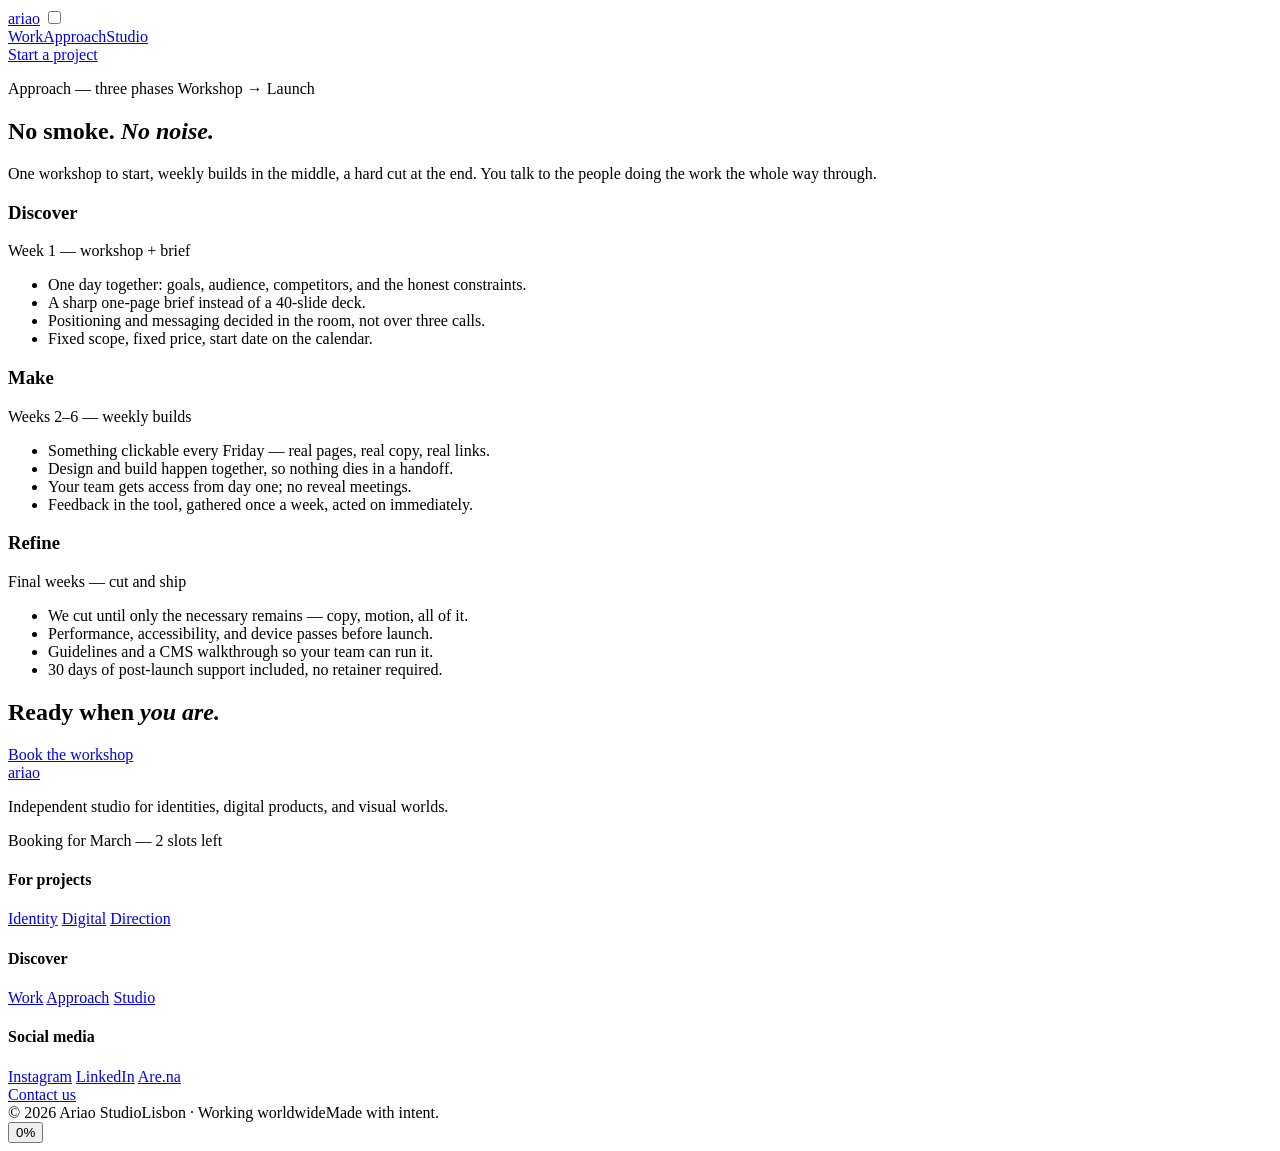
==== approach.html @ ae4f0774 "feat: add approach page" ====
<!doctype html>
<html lang="en">
  <head>
    <meta charset="UTF-8" />
    <meta name="viewport" content="width=device-width, initial-scale=1.0" />
    <meta name="description" content="How Ariao works — three phases, one team, no handoffs." />
    <title>Approach | Ariao</title>
    <link rel="preconnect" href="https://fonts.googleapis.com" />
    <link rel="preconnect" href="https://fonts.gstatic.com" crossorigin />
    <link href="https://fonts.googleapis.com/css2?family=DM+Mono:wght@400;500&family=Manrope:wght@400;500;600;700;800&display=swap" rel="stylesheet" />
    <link rel="stylesheet" href="styles.css" />
  </head>
  <body>
    <div class="scroll-progress" aria-hidden="true"></div>
    <header class="topbar page-topbar">
      <a class="logo" href="index.html"><span class="logo-symbol"><i></i><i></i><i></i></span>ariao</a>
      <input type="checkbox" id="nav-toggle" class="nav-toggle" aria-hidden="true" />
      <label for="nav-toggle" class="nav-burger" aria-label="Toggle navigation"><span></span><span></span><span></span></label>
      <nav aria-label="Primary navigation"><a href="work.html">Work</a><a class="is-current" href="approach.html">Approach</a><a href="studio.html">Studio</a></nav>
      <a class="contact-link" href="contact.html">Start a project</a>
    </header>

    <main>
      <section class="page-head reveal">
        <p class="kicker">Approach — three phases <span>Workshop → Launch</span></p>
        <h1>No smoke. <i>No noise.</i></h1>
        <p class="lede">One workshop to start, weekly builds in the middle, a hard cut at the end. You talk to the people doing the work the whole way through.</p>
      </section>

      <section class="phases reveal">
        <div class="phases-panel">
          <article class="phase">
          <div>
            <h3>Discover</h3>
            <span class="phase-tag">Week 1 — workshop + brief</span>
          </div>
          <ul>
            <li>One day together: goals, audience, competitors, and the honest constraints.</li>
            <li>A sharp one-page brief instead of a 40-slide deck.</li>
            <li>Positioning and messaging decided in the room, not over three calls.</li>
            <li>Fixed scope, fixed price, start date on the calendar.</li>
          </ul>
        </article>
        <article class="phase">
          <div>
            <h3>Make</h3>
            <span class="phase-tag">Weeks 2–6 — weekly builds</span>
          </div>
          <ul>
            <li>Something clickable every Friday — real pages, real copy, real links.</li>
            <li>Design and build happen together, so nothing dies in a handoff.</li>
            <li>Your team gets access from day one; no reveal meetings.</li>
            <li>Feedback in the tool, gathered once a week, acted on immediately.</li>
          </ul>
        </article>
        <article class="phase">
          <div>
            <h3>Refine</h3>
            <span class="phase-tag">Final weeks — cut and ship</span>
          </div>
          <ul>
            <li>We cut until only the necessary remains — copy, motion, all of it.</li>
            <li>Performance, accessibility, and device passes before launch.</li>
            <li>Guidelines and a CMS walkthrough so your team can run it.</li>
            <li>30 days of post-launch support included, no retainer required.</li>
          </ul>
        </article>
        </div>
      </section>

      <section class="cta-band reveal">
        <h2>Ready when <i>you are.</i></h2>
        <a class="cta-pill" href="contact.html">Book the workshop</a>
      </section>
    </main>

    <footer id="contact">
      <div class="ft-card">
        <div class="ft-brand">
          <a class="logo" href="index.html"><span class="logo-symbol"><i></i><i></i><i></i></span>ariao</a>
          <p>Independent studio for identities, digital products, and visual worlds.</p>
          <span class="ft-slot"><i></i>Booking for March — 2 slots left</span>
        </div>
        <div class="ft-col">
          <h4>For projects</h4>
          <a href="index.html#services">Identity</a>
          <a href="index.html#services">Digital</a>
          <a href="index.html#services">Direction</a>
        </div>
        <div class="ft-col">
          <h4>Discover</h4>
          <a href="work.html">Work</a>
          <a href="approach.html">Approach</a>
          <a href="studio.html">Studio</a>
        </div>
        <div class="ft-col">
          <h4>Social media</h4>
          <a href="#">Instagram</a>
          <a href="#">LinkedIn</a>
          <a href="#">Are.na</a>
        </div>
        <a class="ft-contact" href="mailto:hello@ariao.studio">Contact us</a>
      </div>
      <div class="ft-bottom"><span>© 2026 Ariao Studio</span><span>Lisbon · Working worldwide</span><span>Made with intent.</span></div>
    </footer>
    <button class="to-top" type="button" aria-label="Scroll to top"><span>0%</span></button>
    <script src="script.js"></script>
  </body>
</html>
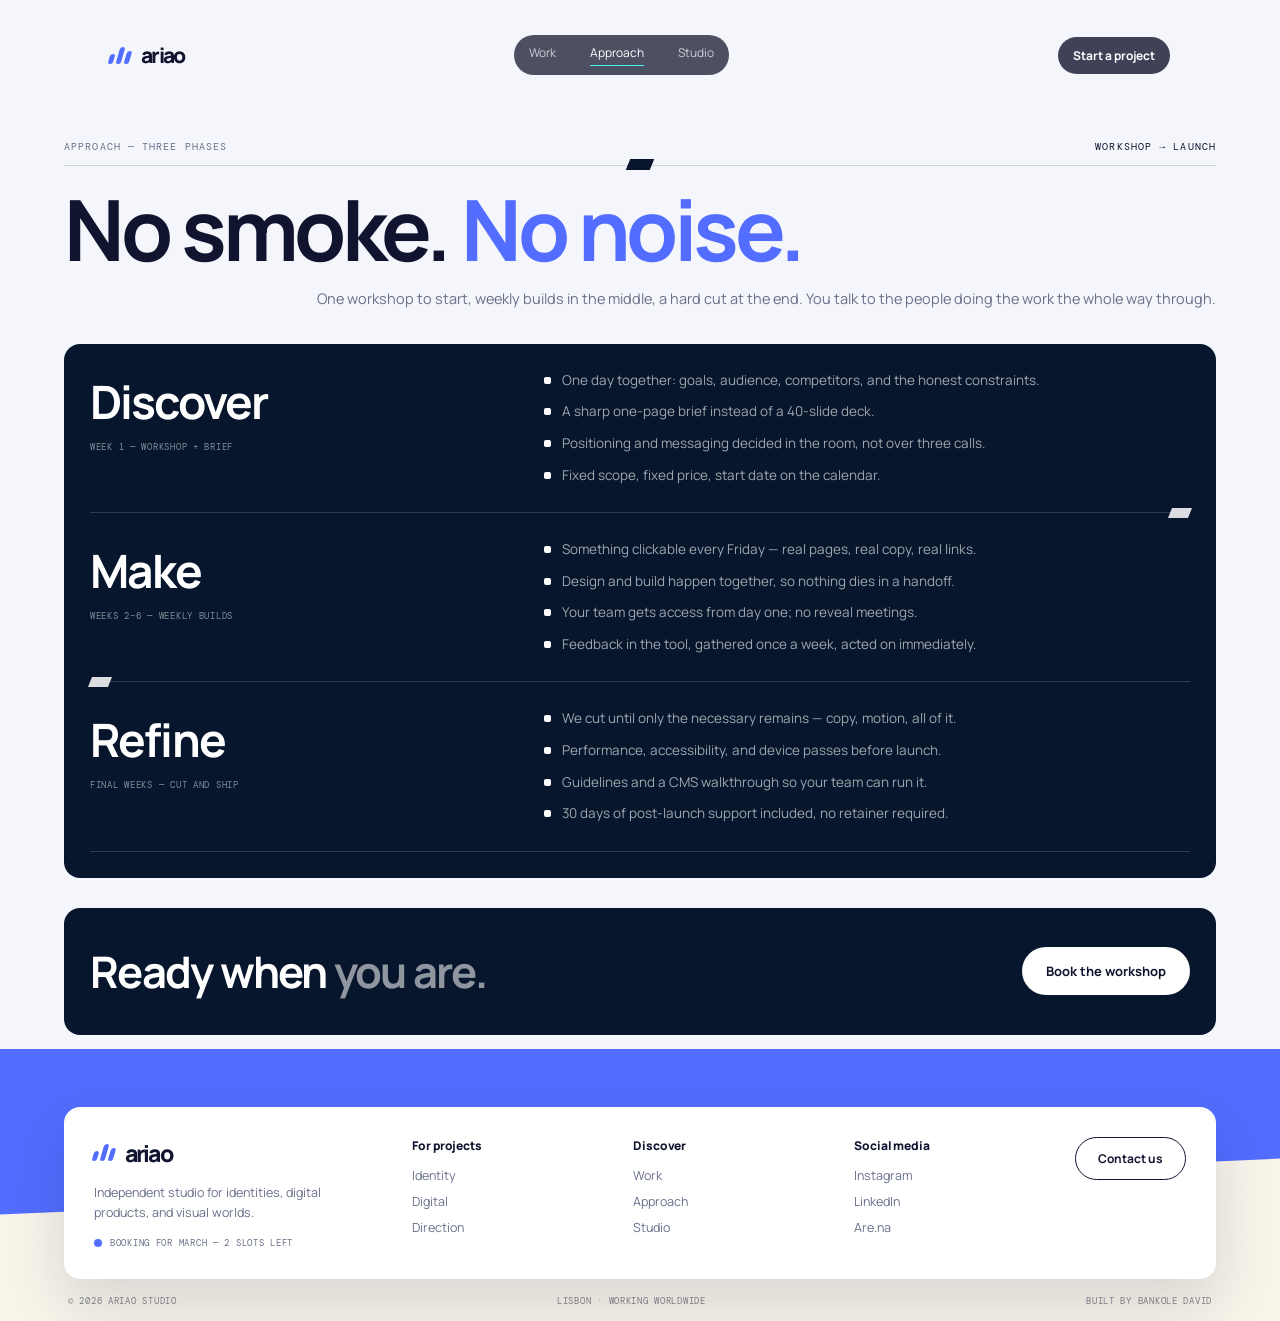
==== commit 977b1496: "feat: add footer attribution" ====
--- a/approach.html
+++ b/approach.html
@@ -101,7 +101,7 @@
         </div>
         <a class="ft-contact" href="mailto:hello@ariao.studio">Contact us</a>
       </div>
-      <div class="ft-bottom"><span>© 2026 Ariao Studio</span><span>Lisbon · Working worldwide</span><span>Made with intent.</span></div>
+      <div class="ft-bottom"><span>© 2026 Ariao Studio</span><span>Lisbon · Working worldwide</span><span>Built by <a href="https://devolabanks.xyz">Bankole David</a></span></div>
     </footer>
     <button class="to-top" type="button" aria-label="Scroll to top"><span>0%</span></button>
     <script src="script.js"></script>
--- a/styles.css
+++ b/styles.css
@@ -0,0 +1,2327 @@
+:root {
+  --text-primary: #10142f;
+  --surface-dark: #07162c;
+  --bg-page: #f4f6fb;
+  --text-muted: #68708a;
+  --accent-blue: #526dff;
+  --accent-cyan: #4cf1ef;
+  --accent-violet: #a88dff;
+  --border-light: rgba(16, 20, 47, .16);
+  --border-on-dark: rgba(255, 255, 255, .16);
+}
+
+* {
+  box-sizing: border-box;
+}
+
+html {
+  scroll-behavior: smooth;
+}
+
+body {
+  margin: 0;
+  background: var(--bg-page);
+  color: var(--text-primary);
+  font-family: Manrope, sans-serif;
+}
+
+a {
+  color: inherit;
+  text-decoration: none;
+}
+
+.scroll-progress {
+  position: fixed;
+  z-index: 20;
+  top: 0;
+  left: 0;
+  width: 0;
+  height: 3px;
+  background: linear-gradient(90deg, var(--accent-blue), var(--accent-cyan));
+  transition: width .08s linear;
+}
+
+/* ---------- Topbar (approved) ---------- */
+.topbar {
+  position: absolute;
+  z-index: 10;
+  top: 24px;
+  left: 5vw;
+  width: 90vw;
+  height: 62px;
+  padding: 0 3.5vw;
+  display: flex;
+  align-items: center;
+  justify-content: space-between;
+  color: #fff;
+  font-size: 12px;
+}
+
+.logo {
+  display: flex;
+  align-items: center;
+  gap: 10px;
+  font-size: 21px;
+  font-weight: 800;
+  letter-spacing: -.08em;
+}
+
+.logo-symbol {
+  display: flex;
+  gap: 3px;
+  align-items: end;
+  transform: skew(-16deg);
+}
+
+.logo-symbol i {
+  display: block;
+  width: 5px;
+  border-radius: 4px;
+  background: var(--accent-blue);
+}
+
+.logo-symbol i:nth-child(1) {
+  height: 10px;
+}
+
+.logo-symbol i:nth-child(2) {
+  height: 17px;
+}
+
+.logo-symbol i:nth-child(3) {
+  height: 13px;
+}
+
+nav {
+  display: flex;
+  gap: 34px;
+  padding: 9px 15px;
+  border-radius: 999px;
+  background: rgba(12, 16, 40, .72);
+  color: rgba(255, 255, 255, .72);
+  backdrop-filter: blur(8px);
+}
+
+nav a:hover {
+  color: #fff;
+}
+
+.contact-link {
+  padding: 10px 15px;
+  border-radius: 999px;
+  background: rgba(12, 16, 40, .78);
+  font-weight: 700;
+  backdrop-filter: blur(8px);
+}
+
+.nav-toggle,
+.nav-burger {
+  display: none;
+}
+
+/* ---------- Hero (approved) ---------- */
+.hero {
+  margin: 24px 5vw 0;
+  height: calc(100vh - 48px);
+  min-height: 620px;
+  display: grid;
+  grid-template-columns: 43% 57%;
+  border-radius: 16px;
+  overflow: hidden;
+  animation: hero-in .8s cubic-bezier(.2, .75, .25, 1) both;
+}
+
+.hero-intro {
+  padding: clamp(120px, 18vh, 175px) 8vw 35px 5vw;
+  background: var(--text-primary);
+  color: #fff;
+}
+
+.kicker {
+  margin: 0;
+  font: 10px "DM Mono", monospace;
+  letter-spacing: .11em;
+  text-transform: uppercase;
+  color: var(--text-muted);
+}
+
+.hero .kicker {
+  color: rgba(255, 255, 255, .56);
+}
+
+h1 {
+  margin: clamp(28px, 5vh, 43px) 0 25px;
+  font-size: clamp(58px, 7.4vw, 108px);
+  line-height: .86;
+  letter-spacing: -.1em;
+}
+
+h1 span,
+h2 i {
+  font-style: normal;
+  color: var(--accent-blue);
+}
+
+.hero-description {
+  max-width: 285px;
+  color: rgba(255, 255, 255, .62);
+  font-size: 14px;
+  line-height: 1.7;
+}
+
+.hero-actions {
+  display: flex;
+  align-items: center;
+  gap: 25px;
+}
+
+.pill-link {
+  display: inline-flex;
+  align-items: center;
+  gap: 24px;
+  margin-top: 28px;
+  padding: 14px 18px;
+  border: 1px solid rgba(255, 255, 255, .3);
+  border-radius: 999px;
+  font-size: 11px;
+  transition: background .25s, transform .25s;
+}
+
+.pill-link:hover {
+  background: var(--accent-blue);
+  transform: translateY(-3px);
+}
+
+.pill-link span {
+  color: var(--accent-blue);
+  font-size: 17px;
+}
+
+.hero-work-link {
+  margin-top: 28px;
+  color: rgba(255, 255, 255, .58);
+  font: 10px "DM Mono", monospace;
+  text-transform: uppercase;
+}
+
+.hero-stats {
+  display: flex;
+  gap: 34px;
+  margin-top: clamp(35px, 7vh, 72px);
+}
+
+.hero-stats div {
+  display: grid;
+  gap: 5px;
+}
+
+.hero-stats strong {
+  font-size: 22px;
+  letter-spacing: -.07em;
+}
+
+.hero-stats span {
+  font: 9px "DM Mono", monospace;
+  color: rgba(255, 255, 255, .5);
+  text-transform: uppercase;
+}
+
+.hero-visual {
+  position: relative;
+  overflow: hidden;
+  background: #dbe1f3;
+}
+
+.hero-visual:after {
+  content: "";
+  position: absolute;
+  inset: 0;
+  background: linear-gradient(180deg, rgba(70, 81, 160, .05), rgba(14, 20, 59, .17));
+}
+
+.hero-visual img {
+  width: 100%;
+  height: 108%;
+  object-fit: cover;
+  object-position: 63% center;
+  mix-blend-mode: multiply;
+  animation: visual-drift 12s ease-in-out infinite alternate;
+}
+
+.visual-stack {
+  position: absolute;
+  z-index: 2;
+  left: 7%;
+  top: 54%;
+  width: 235px;
+  display: grid;
+  gap: 10px;
+}
+
+.visual-caption {
+  padding: 14px 17px;
+  border-left: 2px solid var(--accent-cyan);
+  background: rgba(244, 246, 251, .82);
+  backdrop-filter: blur(8px);
+  display: grid;
+  gap: 9px;
+  color: var(--text-primary);
+}
+
+.visual-caption span {
+  font: 9px "DM Mono", monospace;
+  text-transform: uppercase;
+  color: var(--text-muted);
+}
+
+.visual-caption strong {
+  font-size: 14px;
+}
+
+.visual-caption em {
+  color: var(--accent-blue);
+  font-style: normal;
+}
+
+.floating-card {
+  display: flex;
+  align-items: center;
+  gap: 10px;
+  width: 100%;
+  padding: 12px 17px;
+  border: 1px solid rgba(255, 255, 255, .65);
+  border-radius: 4px;
+  background: rgba(248, 249, 255, .78);
+  box-shadow: 0 8px 25px rgba(34, 38, 93, .1);
+  backdrop-filter: blur(10px);
+  color: var(--text-primary);
+}
+
+.floating-card .card-icon {
+  display: grid;
+  place-items: center;
+  width: 25px;
+  height: 25px;
+  border-radius: 3px;
+  background: rgba(82, 114, 255, .12);
+  color: var(--accent-blue);
+}
+
+.floating-card span:not(.card-icon) {
+  display: grid;
+  gap: 3px;
+}
+
+.floating-card b {
+  font-size: 10px;
+}
+
+.floating-card small {
+  font: 8px "DM Mono", monospace;
+  color: var(--text-muted);
+}
+
+.card-digital .card-icon {
+  background: rgba(168, 141, 255, .13);
+  color: var(--accent-violet);
+}
+
+/* ---------- Collaborators (approved) ---------- */
+.collaborators {
+  display: flex;
+  align-items: center;
+  justify-content: space-between;
+  padding: 28px 5vw;
+  border-bottom: 1px solid var(--border-light);
+  font-size: 15px;
+  color: #747b90;
+}
+
+.collaborators>span {
+  font: 9px "DM Mono", monospace;
+  text-transform: uppercase;
+  color: var(--text-muted);
+}
+
+.collaborators strong {
+  font-weight: 700;
+  letter-spacing: -.05em;
+}
+
+.collaborators small {
+  color: var(--accent-blue);
+  font-size: 9px;
+  vertical-align: top;
+}
+
+/* ---------- Shared section shell ---------- */
+.st,
+.sv,
+.wk,
+.ap {
+  padding: 14px 5vw 0;
+}
+
+.reveal {
+  opacity: 0;
+  transform: translateY(35px);
+  transition: opacity .8s ease, transform .8s cubic-bezier(.2, .75, .25, 1);
+}
+
+.reveal.is-visible {
+  opacity: 1;
+  transform: none;
+}
+
+/* ---------- Statement (inspo: giant type, inline image, proof row) ---------- */
+.st {
+  padding-top: 46px;
+}
+
+.st-kicker {
+  display: flex;
+  justify-content: space-between;
+  gap: 12px;
+  margin: 0 0 22px;
+  padding-bottom: 12px;
+  font: 10px "DM Mono", monospace;
+  letter-spacing: .1em;
+  text-transform: uppercase;
+  color: var(--text-muted);
+}
+
+.st-kicker span {
+  color: var(--text-primary);
+}
+
+.st-title {
+  margin: 0;
+  font-size: clamp(34px, 5.4vw, 74px);
+  font-weight: 800;
+  line-height: .98;
+  letter-spacing: -.05em;
+}
+
+.st-title>span {
+  display: block;
+}
+
+.st-faint {
+  color: #aeb5c9;
+}
+
+.st-inline {
+  display: inline-block;
+  width: clamp(74px, 9vw, 130px);
+  height: clamp(38px, 4.6vw, 64px);
+  object-fit: cover;
+  border-radius: 999px;
+  vertical-align: middle;
+  margin: 0 6px;
+  transform: translateY(-4px);
+}
+
+.st-row {
+  display: grid;
+  grid-template-columns: 1.4fr auto auto;
+  gap: 26px;
+  align-items: end;
+  margin-top: 30px;
+  padding-top: 16px;
+  border-top: 1px solid var(--border-light);
+}
+
+.st-row>p {
+  max-width: 430px;
+  margin: 0;
+  font-size: 13.5px;
+  line-height: 1.65;
+  color: var(--text-muted);
+}
+
+.st-stats {
+  display: flex;
+  gap: 22px;
+}
+
+.st-stats>span {
+  display: grid;
+  gap: 3px;
+}
+
+.st-stats b {
+  font-size: 26px;
+  letter-spacing: -.05em;
+}
+
+.st-stats small,
+.st-book small {
+  font: 9px "DM Mono", monospace;
+  text-transform: uppercase;
+  letter-spacing: .08em;
+  color: var(--text-muted);
+}
+
+.st-book {
+  display: grid;
+  gap: 7px;
+  justify-items: end;
+  text-align: right;
+}
+
+.st-cta {
+  display: inline-block;
+  padding: 12px 20px;
+  border-radius: 999px;
+  background: var(--text-primary);
+  color: #fff;
+  font-size: 12px;
+  font-weight: 700;
+  transition: background .2s, transform .2s;
+}
+
+.st-cta:hover {
+  background: var(--accent-blue);
+  transform: translateY(-2px);
+}
+
+/* ---------- Services (inspo: feature card grid) ---------- */
+.sv-panel {
+  border: 1px solid var(--border-light);
+  border-radius: 16px;
+  background: #fff;
+  padding: 18px;
+}
+
+.sv-head {
+  display: flex;
+  align-items: center;
+  justify-content: space-between;
+  gap: 12px;
+  padding-bottom: 14px;
+}
+
+.sv-cta {
+  padding: 10px 17px;
+  border-radius: 999px;
+  background: var(--text-primary);
+  color: #fff;
+  font: 10px "DM Mono", monospace;
+  text-transform: uppercase;
+  letter-spacing: .08em;
+  transition: background .2s;
+}
+
+.sv-cta:hover {
+  background: var(--accent-blue);
+}
+
+.sv-feat {
+  display: grid;
+  grid-template-columns: 300px 1fr;
+  gap: 20px;
+  margin-top: 16px;
+  padding-bottom: 16px;
+  border-bottom: 1px solid var(--border-light);
+}
+
+.sv-feat img {
+  width: 100%;
+  height: 190px;
+  object-fit: cover;
+  border-radius: 10px;
+  display: block;
+}
+
+.sv-feat h3,
+.sv-duo h3 {
+  margin: 0 0 7px;
+  font-size: 24px;
+  letter-spacing: -.04em;
+}
+
+.sv-feat p,
+.sv-duo p {
+  margin: 0;
+  font-size: 13px;
+  line-height: 1.6;
+  color: var(--text-muted);
+}
+
+.sv-feat span,
+.sv-duo span {
+  display: block;
+  margin-top: 10px;
+  font: 9px "DM Mono", monospace;
+  text-transform: uppercase;
+  letter-spacing: .08em;
+  color: var(--text-muted);
+}
+
+.sv-duo {
+  display: grid;
+  grid-template-columns: 1fr 1fr;
+  gap: 20px;
+  margin-top: 16px;
+}
+
+.sv-duo article {
+  padding-right: 20px;
+  border-right: 1px solid var(--border-light);
+}
+
+.sv-duo article:last-child {
+  border-right: 0;
+  padding-right: 0;
+}
+
+/* ---------- Work (inspo: full-bleed cover, giant wordmark, floating chips) ---------- */
+.wk-panel {
+  border: 1px solid var(--border-light);
+  border-radius: 16px;
+  overflow: hidden;
+  background: #fff;
+}
+
+.wk-cover {
+  position: relative;
+  height: min(56vw, 480px);
+  overflow: hidden;
+  background: var(--surface-dark);
+}
+
+.wk-cover>img {
+  width: 100%;
+  height: 100%;
+  object-fit: cover;
+  display: block;
+  transition: transform .5s;
+}
+
+.wk-cover:hover>img {
+  transform: scale(1.03);
+}
+
+.wk-giant {
+  position: absolute;
+  top: 2px;
+  left: 0;
+  right: 0;
+  text-align: center;
+  font-size: clamp(70px, 13vw, 180px);
+  font-weight: 800;
+  letter-spacing: -.06em;
+  line-height: 1;
+  color: rgba(255, 255, 255, .9);
+  pointer-events: none;
+  user-select: none;
+  mix-blend-mode: overlay;
+}
+
+.wk-chip {
+  position: absolute;
+  z-index: 2;
+  top: 16px;
+  display: flex;
+  align-items: center;
+  gap: 8px;
+  padding: 9px 13px;
+  border-radius: 10px;
+  background: rgba(244, 246, 251, .94);
+  backdrop-filter: blur(6px);
+  font: 9px "DM Mono", monospace;
+  text-transform: uppercase;
+  letter-spacing: .08em;
+}
+
+.wk-chip b {
+  font-size: 17px;
+  letter-spacing: -.04em;
+}
+
+.wk-chip small {
+  color: var(--text-muted);
+}
+
+.wk-chip-a {
+  left: 16px;
+}
+
+.wk-chip-b {
+  right: 16px;
+}
+
+.wk-cover h2 {
+  position: absolute;
+  z-index: 2;
+  left: 24px;
+  bottom: 18px;
+  margin: 0;
+  font-size: clamp(34px, 5vw, 64px);
+  line-height: .95;
+  letter-spacing: -.05em;
+  color: #fff;
+}
+
+.wk-cover h2 i {
+  color: #fff;
+  opacity: .55;
+}
+
+.wk-meta {
+  display: flex;
+  align-items: center;
+  justify-content: space-between;
+  gap: 14px;
+  padding: 13px 20px;
+  font: 10px "DM Mono", monospace;
+  text-transform: uppercase;
+  letter-spacing: .08em;
+  color: var(--text-muted);
+}
+
+.wk-meta a {
+  padding: 9px 16px;
+  border-radius: 999px;
+  background: var(--text-primary);
+  color: #fff;
+  transition: background .2s;
+}
+
+.wk-meta a:hover {
+  background: var(--accent-blue);
+}
+
+/* ---------- Approach (deep navy panel, giant ghost wordmark, editorial split, hairline step rows) ---------- */
+.ap-panel {
+  position: relative;
+  overflow: hidden;
+  background: #07162c;
+  color: #fff;
+  border-radius: 16px;
+  padding: 42px 30px 26px;
+}
+
+.ap-word {
+  position: absolute;
+  top: 10px;
+  left: 50%;
+  transform: translateX(-50%);
+  font-size: clamp(96px, 17vw, 230px);
+  font-weight: 800;
+  letter-spacing: -.06em;
+  line-height: 1;
+  color: rgba(255, 255, 255, .055);
+  pointer-events: none;
+  user-select: none;
+  white-space: nowrap;
+}
+
+.ap-body {
+  position: relative;
+  z-index: 1;
+  display: grid;
+  grid-template-columns: .85fr 1.15fr;
+  gap: 44px;
+  align-items: start;
+}
+
+.ap-pill {
+  display: inline-block;
+  margin: 0;
+  padding: 7px 15px;
+  border: 1px solid rgba(255, 255, 255, .3);
+  border-radius: 999px;
+  font: 9px "DM Mono", monospace;
+  text-transform: uppercase;
+  letter-spacing: .1em;
+}
+
+.ap-panel h2 {
+  margin: 16px 0 0;
+  font-size: clamp(28px, 3.6vw, 48px);
+  line-height: 1.02;
+  letter-spacing: -.04em;
+}
+
+.ap-sub {
+  max-width: 330px;
+  margin: 14px 0 0;
+  font-size: 13px;
+  line-height: 1.6;
+  color: rgba(255, 255, 255, .55);
+}
+
+.ap-steps {
+  position: relative;
+  z-index: 1;
+}
+
+.ap-step {
+  padding: 20px 0;
+  border-top: 1px solid rgba(255, 255, 255, .16);
+  transition: padding-left .25s, background .25s;
+}
+
+.ap-step:last-child {
+  border-bottom: 1px solid rgba(255, 255, 255, .16);
+}
+
+.ap-step:hover {
+  padding-left: 12px;
+  background: rgba(255, 255, 255, .04);
+}
+
+.ap-step span {
+  display: block;
+  font-size: clamp(24px, 2.8vw, 38px);
+  font-weight: 800;
+  letter-spacing: -.04em;
+}
+
+.ap-step p {
+  margin: 6px 0 0;
+  font-size: 13px;
+  line-height: 1.55;
+  color: rgba(255, 255, 255, .62);
+}
+
+.ap-proof {
+  position: relative;
+  z-index: 1;
+  display: flex;
+  align-items: center;
+  gap: 16px;
+  margin-top: 14px;
+  padding: 12px 16px;
+  border-radius: 12px;
+  background: #fff;
+  color: var(--text-primary);
+  text-align: left;
+  box-shadow: 0 18px 40px rgba(0, 0, 0, .28);
+}
+
+.ap-proof img {
+  width: 44px;
+  height: 44px;
+  object-fit: cover;
+  border-radius: 10px;
+  flex: none;
+}
+
+.ap-who,
+.ap-num {
+  display: grid;
+  gap: 2px;
+}
+
+.ap-who {
+  flex: 1;
+}
+
+.ap-who b,
+.ap-num b {
+  font-size: 13px;
+  letter-spacing: -.02em;
+}
+
+.ap-who small,
+.ap-num small {
+  font: 9px "DM Mono", monospace;
+  text-transform: uppercase;
+  letter-spacing: .08em;
+  color: var(--text-muted);
+}
+
+.ap-proof>a {
+  margin-left: auto;
+  padding: 11px 17px;
+  border-radius: 999px;
+  background: var(--text-primary);
+  color: #fff;
+  font-size: 11px;
+  font-weight: 700;
+  white-space: nowrap;
+  transition: background .2s;
+}
+
+.ap-proof>a:hover {
+  background: var(--accent-blue);
+}
+
+/* ---------- Footer (inspo: floating white card + link columns over slanted blue block on cream) ---------- */
+footer {
+  position: relative;
+  overflow: hidden;
+  margin-top: 14px;
+  padding: 58px 5vw 14px;
+  background: #f8f4ea;
+}
+
+footer::before {
+  content: "";
+  position: absolute;
+  top: 0;
+  left: -4%;
+  width: 108%;
+  height: 168px;
+  background: var(--accent-blue);
+  clip-path: polygon(0 0, 100% 0, 100% 64%, 0 100%);
+}
+
+.ft-card {
+  position: relative;
+  z-index: 1;
+  display: grid;
+  grid-template-columns: 1.5fr repeat(3, 1fr) auto;
+  gap: 26px;
+  align-items: start;
+  padding: 30px;
+  border-radius: 16px;
+  background: #fff;
+  box-shadow: 0 24px 60px rgba(16, 20, 47, .14);
+}
+
+.ft-brand .logo {
+  color: var(--text-primary);
+  font-size: 23px;
+}
+
+.ft-brand p {
+  max-width: 230px;
+  margin: 14px 0 0;
+  font-size: 12.5px;
+  line-height: 1.6;
+  color: var(--text-muted);
+}
+
+.ft-slot {
+  display: flex;
+  align-items: center;
+  gap: 8px;
+  margin-top: 14px;
+  font: 9px "DM Mono", monospace;
+  text-transform: uppercase;
+  letter-spacing: .08em;
+  color: var(--text-muted);
+}
+
+.ft-slot i {
+  width: 8px;
+  height: 8px;
+  border-radius: 50%;
+  background: var(--accent-blue);
+  animation: slot-pulse 1.6s ease-in-out infinite;
+}
+
+@keyframes slot-pulse {
+  50% {
+    opacity: .3;
+  }
+}
+
+.ft-col {
+  display: grid;
+  gap: 9px;
+  align-content: start;
+}
+
+.ft-col h4 {
+  margin: 0 0 4px;
+  font-size: 12px;
+  font-weight: 800;
+  letter-spacing: -.01em;
+  color: var(--text-primary);
+}
+
+.ft-col a {
+  font-size: 12.5px;
+  color: var(--text-muted);
+  transition: color .2s;
+}
+
+.ft-col a:hover {
+  color: var(--accent-blue);
+}
+
+.ft-contact {
+  display: inline-block;
+  padding: 12px 22px;
+  border: 1px solid var(--text-primary);
+  border-radius: 999px;
+  background: #fff;
+  color: var(--text-primary);
+  font-size: 12px;
+  font-weight: 700;
+  white-space: nowrap;
+  transition: background .2s, color .2s;
+}
+
+.ft-contact:hover {
+  background: var(--text-primary);
+  color: #fff;
+}
+
+.ft-bottom {
+  position: relative;
+  z-index: 1;
+  display: flex;
+  justify-content: space-between;
+  gap: 12px;
+  padding: 16px 4px 0;
+  font: 9px "DM Mono", monospace;
+  text-transform: uppercase;
+  letter-spacing: .08em;
+  color: rgba(16, 20, 47, .5);
+}
+
+/* ---------- Motion ---------- */
+@keyframes hero-in {
+  from {
+    opacity: 0;
+    transform: translateY(18px);
+  }
+
+  to {
+    opacity: 1;
+    transform: none;
+  }
+}
+
+@keyframes visual-drift {
+  from {
+    transform: scale(1);
+  }
+
+  to {
+    transform: scale(1.045) translate3d(-1%, 1%, 0);
+  }
+}
+
+/* ---------- Responsive ---------- */
+@media(min-width: 761px) {
+  .topbar {
+    left: 5.4vw;
+    width: 89.2vw;
+    padding: 0 3.2vw;
+  }
+
+  .hero {
+    margin: 24px 5.4vw 0;
+    grid-template-columns: 48% 52%;
+  }
+
+  .hero-intro {
+    padding: 175px 8vw 35px 3.2vw;
+  }
+
+  h1 {
+    font-size: clamp(58px, 7vw, 96px);
+    line-height: .9;
+    margin: 28px 0 22px;
+  }
+
+  .hero-stats {
+    margin-top: 58px;
+  }
+}
+
+@media(max-width: 900px) {
+  .sv-feat {
+    grid-template-columns: 1fr;
+  }
+
+  .st-row {
+    grid-template-columns: 1fr;
+    align-items: start;
+    gap: 18px;
+  }
+
+  .st-book {
+    justify-items: start;
+    text-align: left;
+  }
+}
+
+@media(max-width: 760px) {
+  .topbar {
+    top: 16px;
+    left: 3.5vw;
+    width: 93vw;
+    height: 62px;
+    padding: 0 4vw;
+  }
+
+  .topbar nav {
+    position: fixed;
+    inset: 0;
+    z-index: 15;
+    display: none;
+    flex-direction: column;
+    justify-content: center;
+    gap: 4px;
+    padding: 96px 8vw 56px;
+    border-radius: 0;
+    background: #10142f;
+    box-shadow: none;
+  }
+
+  .nav-toggle:checked~nav {
+    display: flex;
+  }
+
+  body:has(.nav-toggle:checked) {
+    overflow: hidden;
+  }
+
+  .topbar nav a {
+    padding: 16px 0;
+    border-top: 1px solid rgba(255, 255, 255, .16);
+    border-radius: 0;
+    font-size: clamp(36px, 11vw, 54px);
+    font-weight: 800;
+    letter-spacing: -.05em;
+    color: #fff;
+    transition: color .2s, padding-left .2s;
+  }
+
+  .topbar nav a:last-child {
+    border-bottom: 1px solid rgba(255, 255, 255, .16);
+  }
+
+  .topbar nav a:first-child {
+    border-bottom: 0;
+    padding-bottom: 16px;
+  }
+
+  .topbar nav a:hover {
+    color: var(--accent-cyan);
+    padding-left: 10px;
+    background: transparent;
+  }
+
+  .logo {
+    position: relative;
+    z-index: 16;
+  }
+
+  .nav-burger {
+    position: relative;
+    z-index: 16;
+    display: flex;
+    flex-direction: column;
+    justify-content: center;
+    gap: 4px;
+    order: 2;
+    width: 42px;
+    height: 42px;
+    padding: 0 11px;
+    border-radius: 999px;
+    background: rgba(12, 16, 40, .78);
+    backdrop-filter: blur(8px);
+    cursor: pointer;
+  }
+
+  .nav-burger span {
+    display: block;
+    height: 2px;
+    border-radius: 2px;
+    background: #fff;
+    transition: transform .25s, opacity .25s;
+  }
+
+  .nav-toggle:checked~.nav-burger span:nth-child(1) {
+    transform: translateY(6px) rotate(45deg);
+  }
+
+  .nav-toggle:checked~.nav-burger span:nth-child(2) {
+    opacity: 0;
+  }
+
+  .nav-toggle:checked~.nav-burger span:nth-child(3) {
+    transform: translateY(-6px) rotate(-45deg);
+  }
+
+  .contact-link {
+    order: 1;
+    margin-left: auto;
+  }
+
+  .hero {
+    margin: 16px 5vw 0;
+    display: block;
+    height: auto;
+    min-height: 0;
+    border-radius: 16px;
+    overflow: hidden;
+  }
+
+  .hero-intro {
+    padding: 125px 8vw 65px;
+  }
+
+  .hero-visual {
+    height: 510px;
+  }
+
+  .collaborators {
+    flex-wrap: wrap;
+    gap: 18px 28px;
+  }
+
+  .collaborators>span {
+    width: 100%;
+  }
+
+  .st {
+    padding-top: 34px;
+  }
+
+  .st-kicker span {
+    display: none;
+  }
+
+  .sv-duo {
+    grid-template-columns: 1fr;
+    gap: 16px;
+  }
+
+  .sv-duo article {
+    padding-right: 0;
+    padding-bottom: 16px;
+    border-right: 0;
+    border-bottom: 1px solid var(--border-light);
+  }
+
+  .sv-duo article:last-child {
+    border-bottom: 0;
+    padding-bottom: 0;
+  }
+
+  .wk-giant {
+    font-size: 56px;
+  }
+
+  .wk-chip-b {
+    display: none;
+  }
+
+  .wk-cover {
+    height: 400px;
+  }
+
+  .wk-meta {
+    flex-wrap: wrap;
+  }
+
+  .ap-body {
+    grid-template-columns: 1fr;
+    gap: 24px;
+  }
+
+  .ap-proof {
+    flex-wrap: wrap;
+  }
+
+  .ap-proof>a {
+    margin-left: 0;
+  }
+
+  .ft-card {
+    grid-template-columns: 1fr 1fr;
+    gap: 22px;
+    padding: 24px;
+  }
+
+  .ft-brand {
+    grid-column: 1 / -1;
+  }
+
+  .ft-contact {
+    grid-column: 1 / -1;
+    justify-self: start;
+  }
+
+  .ft-bottom {
+    flex-direction: column;
+    align-items: flex-start;
+    gap: 8px;
+  }
+
+  h1 {
+    font-size: clamp(46px, 13vw, 64px);
+  }
+
+  .hero-stats {
+    flex-wrap: wrap;
+    gap: 18px 26px;
+  }
+
+  .st-title {
+    font-size: clamp(30px, 9vw, 46px);
+  }
+
+  .st-inline {
+    width: 64px;
+    height: 34px;
+  }
+
+  .st-stats {
+    flex-wrap: wrap;
+  }
+
+  .sv-feat img {
+    height: 165px;
+  }
+
+  .wk-cover h2 {
+    left: 16px;
+    bottom: 14px;
+    font-size: clamp(26px, 8vw, 40px);
+  }
+
+  .ap-panel {
+    padding: 32px 18px 20px;
+  }
+
+  .ap-step span {
+    font-size: 26px;
+  }
+
+  .ap-proof {
+    display: grid;
+    grid-template-columns: auto 1fr;
+    grid-template-areas:
+      "img who"
+      "n1  n2"
+      "cta cta";
+    gap: 12px 14px;
+    align-items: center;
+  }
+
+  .ap-proof img {
+    grid-area: img;
+  }
+
+  .ap-who {
+    grid-area: who;
+  }
+
+  .ap-n1 {
+    grid-area: n1;
+  }
+
+  .ap-n2 {
+    grid-area: n2;
+  }
+
+  .ap-proof>a {
+    grid-area: cta;
+    margin-left: 0;
+    text-align: center;
+  }
+
+  .st,
+  .sv,
+  .wk,
+  .ap {
+    padding-left: 3.5vw;
+    padding-right: 3.5vw;
+  }
+
+  footer {
+    padding-left: 3.5vw;
+    padding-right: 3.5vw;
+  }
+
+  .hero {
+    margin-left: 3.5vw;
+    margin-right: 3.5vw;
+  }
+
+  .collaborators {
+    padding-left: 3.5vw;
+    padding-right: 3.5vw;
+  }
+}
+
+@media(max-width: 420px) {
+  .contact-link {
+    padding: 8px 11px;
+    font-size: 11px;
+  }
+
+  .topbar {
+    left: 12px;
+    width: calc(100% - 24px);
+    padding: 0 14px;
+  }
+
+  .ft-card {
+    grid-template-columns: 1fr;
+    padding: 22px 18px;
+  }
+
+  .collaborators {
+    font-size: 13px;
+    gap: 14px 20px;
+  }
+
+  .hero-intro {
+    padding: 110px 7vw 55px;
+  }
+
+  .hero-visual {
+    height: 430px;
+  }
+
+  .visual-stack {
+    left: 5%;
+    width: 215px;
+  }
+
+  .wk-cover {
+    height: 330px;
+  }
+
+  .ap-proof {
+    gap: 12px;
+    padding: 12px;
+  }
+
+  .ap-proof>a {
+    width: 100%;
+    text-align: center;
+  }
+
+  .sv-panel {
+    padding: 14px;
+  }
+
+  .ap-panel {
+    padding: 26px 14px 16px;
+  }
+
+  .wk-meta {
+    padding: 12px 14px;
+  }
+
+  .ft-card {
+    padding: 20px 16px;
+  }
+
+  .st,
+  .sv,
+  .wk,
+  .ap,
+  footer {
+    padding-left: 12px;
+    padding-right: 12px;
+  }
+
+  .hero {
+    margin-left: 12px;
+    margin-right: 12px;
+  }
+
+  .collaborators {
+    padding-left: 12px;
+    padding-right: 12px;
+  }
+}
+
+/* ---------- Subpages ---------- */
+.page-topbar {
+  color: var(--text-primary);
+}
+
+.page-topbar .contact-link {
+  color: #fff;
+}
+
+.page-topbar nav a {
+  padding-bottom: 4px;
+  border-bottom: 1px solid transparent;
+}
+
+.page-topbar nav a:first-child {
+  color: rgba(255, 255, 255, .72);
+  border-bottom-color: transparent;
+}
+
+.page-topbar nav a.is-current {
+  color: #fff;
+  border-bottom-color: var(--accent-cyan);
+}
+
+.page-head {
+  padding: 140px 5vw 6px;
+}
+
+.page-head .kicker {
+  display: flex;
+  justify-content: space-between;
+  gap: 12px;
+  margin-bottom: 22px;
+  padding-bottom: 12px;
+  border-bottom: 1px solid var(--border-light);
+}
+
+.page-head .kicker span {
+  color: var(--text-primary);
+}
+
+.page-head h1 {
+  margin: 14px 0 0;
+  font-size: clamp(42px, 6.6vw, 88px);
+  line-height: .96;
+  letter-spacing: -.05em;
+}
+
+.page-head h1 i {
+  font-style: normal;
+  color: var(--accent-blue);
+}
+
+.page-head .lede {
+  width: 100%;
+  margin: 18px 0 0;
+  font-size: 14.5px;
+  line-height: 1.7;
+  text-align: right;
+  color: var(--text-muted);
+}
+
+.proj-list {
+  display: grid;
+  gap: 14px;
+  padding: 24px 5vw 0;
+}
+
+.cut {
+  display: flex;
+  align-items: center;
+  justify-content: center;
+  height: 34px;
+  margin: 42px 5vw 0;
+}
+
+.cut:before,
+.cut:after {
+  content: "";
+  flex: 1;
+  height: 1px;
+  background: var(--border-light);
+}
+
+.cut span {
+  width: 48px;
+  height: 13px;
+  margin: 0 16px;
+  background: var(--surface-dark);
+  transform: skewX(-22deg);
+}
+
+.cut span:after {
+  content: "";
+  display: block;
+  width: 6px;
+  height: 6px;
+  margin: 3.5px 0 0 52px;
+  background: var(--accent-cyan);
+  transform: skewX(22deg);
+}
+
+.proj {
+  position: relative;
+  display: block;
+  border: 1px solid var(--border-light);
+  border-radius: 16px;
+  overflow: hidden;
+  background: #fff;
+}
+
+.proj:nth-child(odd) {
+  background: #07162c;
+  border-color: transparent;
+  color: #fff;
+}
+
+.proj-visual {
+  position: relative;
+  height: clamp(260px, 34vw, 380px);
+  margin: 40px 36px 0;
+  border-radius: 14px;
+  overflow: hidden;
+  transform: rotate(-1.8deg);
+  z-index: 1;
+  box-shadow: 0 18px 44px rgba(7, 22, 44, .22);
+}
+
+.proj:nth-child(odd) .proj-visual {
+  box-shadow: 0 22px 52px rgba(0, 0, 0, .45);
+}
+
+.proj-visual img {
+  position: absolute;
+  inset: 0;
+  display: block;
+  width: 100%;
+  height: 100%;
+  object-fit: cover;
+  object-position: center;
+}
+
+.proj-visual:after {
+  content: "";
+  position: absolute;
+  inset: 0;
+  background: linear-gradient(to top, rgba(7, 22, 44, .85), rgba(7, 22, 44, 0) 55%);
+}
+
+.proj-visual h2 {
+  position: absolute;
+  left: 24px;
+  right: 24px;
+  bottom: 18px;
+  z-index: 1;
+  margin: 0;
+  color: #fff;
+  font-size: clamp(40px, 5vw, 74px);
+  line-height: .92;
+  letter-spacing: -.05em;
+}
+
+.proj-info {
+  position: relative;
+  display: grid;
+  grid-template-columns: minmax(0, 1fr) minmax(200px, 280px);
+  grid-template-areas: "case metric" "tags metric";
+  align-items: start;
+  gap: 18px 30px;
+  padding: 54px 30px 30px;
+}
+
+.proj-case {
+  grid-area: case;
+  max-width: 620px;
+}
+
+.proj-tags {
+  grid-area: tags;
+  align-self: end;
+}
+
+.proj-metric {
+  grid-area: metric;
+}
+
+.proj-num {
+  font: 10px "DM Mono", monospace;
+  letter-spacing: .1em;
+  text-transform: uppercase;
+  color: var(--text-muted);
+}
+
+.proj:nth-child(odd) .proj-num {
+  color: rgba(255, 255, 255, .45);
+}
+
+.proj-case {
+  display: grid;
+  gap: 8px;
+}
+
+.proj-case p {
+  margin: 0;
+  font-size: 13px;
+  line-height: 1.55;
+  color: var(--text-muted);
+}
+
+.proj:nth-child(odd) .proj-case p {
+  color: rgba(255, 255, 255, .6);
+}
+
+.proj-case b {
+  display: inline-block;
+  margin-right: 6px;
+  font: 9px "DM Mono", monospace;
+  text-transform: uppercase;
+  letter-spacing: .08em;
+  color: var(--text-primary);
+  transform: translateY(-1px);
+}
+
+.proj:nth-child(odd) .proj-case b {
+  color: #fff;
+}
+
+.proj-tags {
+  display: flex;
+  flex-wrap: wrap;
+  gap: 7px 0;
+  margin: 0;
+  font: 9px "DM Mono", monospace;
+  text-transform: uppercase;
+  letter-spacing: .1em;
+  color: var(--text-muted);
+}
+
+.proj-tags span:not(:first-child) {
+  position: relative;
+  padding-left: 20px;
+}
+
+.proj-tags span:not(:first-child):before {
+  content: "";
+  position: absolute;
+  left: 5px;
+  top: 50%;
+  width: 9px;
+  height: 8px;
+  margin-top: -4px;
+  background: var(--surface-dark);
+  transform: skewX(-22deg);
+}
+
+.proj:nth-child(odd) .proj-tags {
+  color: rgba(255, 255, 255, .45);
+}
+
+.proj:nth-child(odd) .proj-tags span:not(:first-child):before {
+  background: rgba(255, 255, 255, .55);
+}
+
+.proj-metric {
+  position: relative;
+  display: flex;
+  flex-direction: column;
+  align-items: flex-start;
+  gap: 7px;
+  margin-top: 0;
+  padding-top: 17px;
+}
+
+.proj-metric:before {
+  content: "";
+  position: absolute;
+  top: 0;
+  left: 0;
+  right: 0;
+  height: 1px;
+  background: var(--border-light);
+}
+
+.proj-metric:after {
+  content: "";
+  position: absolute;
+  top: -5px;
+  left: 0;
+  width: 24px;
+  height: 11px;
+  background: var(--surface-dark);
+  transform: skewX(-22deg);
+}
+
+.proj:nth-child(odd) .proj-metric:before {
+  background: rgba(255, 255, 255, .16);
+}
+
+.proj:nth-child(odd) .proj-metric:after {
+  background: rgba(255, 255, 255, .85);
+}
+
+.proj-metric b {
+  font-size: clamp(46px, 5.5vw, 78px);
+  line-height: .9;
+  letter-spacing: -.05em;
+}
+
+.proj-metric span {
+  max-width: 260px;
+  font: 10px "DM Mono", monospace;
+  line-height: 1.5;
+  text-transform: uppercase;
+  letter-spacing: .06em;
+  color: var(--text-muted);
+}
+
+.proj:nth-child(odd) .proj-metric span {
+  color: rgba(255, 255, 255, .5);
+}
+
+.cols {
+  display: grid;
+  grid-template-columns: 1fr 1fr;
+  gap: 26px;
+  padding: 26px 5vw 0;
+}
+
+.cols p {
+  margin: 0 0 14px;
+  font-size: 14px;
+  line-height: 1.75;
+  color: var(--text-muted);
+}
+
+.cols p:last-child {
+  margin-bottom: 0;
+}
+
+.big-stats {
+  display: grid;
+  grid-template-columns: repeat(4, 1fr);
+  gap: 14px;
+  margin: 28px 5vw 0;
+  padding-top: 22px;
+  border-top: 1px solid var(--border-light);
+}
+
+.big-stats div {
+  display: grid;
+  gap: 4px;
+}
+
+.big-stats b {
+  font-size: clamp(30px, 4vw, 52px);
+  letter-spacing: -.05em;
+}
+
+.big-stats span {
+  font: 9px "DM Mono", monospace;
+  text-transform: uppercase;
+  letter-spacing: .08em;
+  color: var(--text-muted);
+}
+
+.roster {
+  padding: 30px 5vw 0;
+}
+
+.roster-row {
+  display: flex;
+  justify-content: space-between;
+  gap: 14px;
+  align-items: baseline;
+  padding: 15px 0;
+  border-top: 1px solid var(--border-light);
+}
+
+.roster-row:last-child {
+  border-bottom: 1px solid var(--border-light);
+}
+
+.roster-row b {
+  font-size: clamp(18px, 2.4vw, 26px);
+  letter-spacing: -.03em;
+}
+
+.roster-row span {
+  font: 10px "DM Mono", monospace;
+  text-transform: uppercase;
+  letter-spacing: .08em;
+  color: var(--text-muted);
+}
+
+.phases {
+  padding: 26px 5vw 0;
+}
+
+.phases-panel {
+  padding: 8px 26px 26px;
+  border-radius: 16px;
+  background: #07162c;
+  color: #fff;
+}
+
+.phases-panel .phase {
+  border-top-color: rgba(255, 255, 255, .16);
+}
+
+.phases-panel .phase:last-child {
+  border-bottom-color: rgba(255, 255, 255, .16);
+}
+
+.phases-panel .phase-tag {
+  color: rgba(255, 255, 255, .5);
+}
+
+.phases-panel .phase li {
+  color: rgba(255, 255, 255, .62);
+}
+
+.phases-panel .phase li:before {
+  background: #fff;
+}
+
+.phase {
+  display: grid;
+  grid-template-columns: .8fr 1.2fr;
+  gap: 24px;
+  padding: 26px 0;
+  border-top: 1px solid var(--border-light);
+}
+
+.phase:last-child {
+  border-bottom: 1px solid var(--border-light);
+}
+
+.phase h3 {
+  margin: 0;
+  font-size: clamp(28px, 3.6vw, 46px);
+  letter-spacing: -.04em;
+}
+
+.phase-tag {
+  display: block;
+  margin-top: 8px;
+  font: 9px "DM Mono", monospace;
+  text-transform: uppercase;
+  letter-spacing: .08em;
+  color: var(--text-muted);
+}
+
+.phase ul {
+  display: grid;
+  gap: 10px;
+  margin: 0;
+  padding: 0;
+  list-style: none;
+}
+
+.phase li,
+.checklist li {
+  position: relative;
+  padding-left: 18px;
+  font-size: 13.5px;
+  line-height: 1.6;
+  color: var(--text-muted);
+}
+
+.phase li:before,
+.checklist li:before {
+  content: "";
+  position: absolute;
+  left: 0;
+  top: 7px;
+  width: 7px;
+  height: 7px;
+  border-radius: 2px;
+  background: var(--text-primary);
+}
+
+.contact-grid {
+  padding: 26px 5vw 0;
+}
+
+.contact-panel {
+  display: grid;
+  grid-template-columns: 1.2fr .8fr;
+  gap: 26px;
+  padding: 34px 30px;
+  border-radius: 16px;
+  background: #07162c;
+  color: #fff;
+}
+
+.contact-panel .contact-mail {
+  background: #fff;
+  color: var(--text-primary);
+}
+
+.contact-panel .contact-mail:hover {
+  background: var(--accent-blue);
+  color: #fff;
+}
+
+.contact-panel .contact-note {
+  color: rgba(255, 255, 255, .55);
+}
+
+.contact-panel .contact-note i {
+  background: var(--accent-cyan);
+}
+
+.contact-panel .contact-side {
+  background: rgba(255, 255, 255, .05);
+  border-color: rgba(255, 255, 255, .13);
+}
+
+.contact-panel .contact-side h4 {
+  color: rgba(255, 255, 255, .5);
+}
+
+.contact-panel .checklist li {
+  color: rgba(255, 255, 255, .62);
+}
+
+.contact-panel .checklist li:before {
+  background: #fff;
+}
+
+.contact-mail {
+  display: inline-block;
+  padding: 20px 30px;
+  border-radius: 14px;
+  background: var(--text-primary);
+  color: #fff;
+  font-size: clamp(17px, 2.4vw, 28px);
+  font-weight: 800;
+  letter-spacing: -.03em;
+  transition: background .2s, transform .2s;
+}
+
+.contact-mail:hover {
+  background: var(--accent-blue);
+  transform: translateY(-3px);
+}
+
+.contact-note {
+  display: flex;
+  align-items: center;
+  gap: 8px;
+  margin: 16px 0 0;
+  font: 10px "DM Mono", monospace;
+  text-transform: uppercase;
+  letter-spacing: .08em;
+  color: var(--text-muted);
+}
+
+.contact-note i {
+  width: 8px;
+  height: 8px;
+  border-radius: 50%;
+  background: var(--accent-blue);
+}
+
+.contact-side {
+  display: grid;
+  gap: 16px;
+  align-content: start;
+  padding: 22px;
+  border: 1px solid var(--border-light);
+  border-radius: 16px;
+  background: #fff;
+}
+
+.contact-side h4 {
+  margin: 0;
+  font: 9px "DM Mono", monospace;
+  text-transform: uppercase;
+  letter-spacing: .1em;
+  color: var(--text-muted);
+}
+
+.checklist {
+  display: grid;
+  gap: 9px;
+  margin: 0;
+  padding: 0;
+  list-style: none;
+}
+
+.cta-band {
+  display: flex;
+  flex-wrap: wrap;
+  align-items: center;
+  justify-content: space-between;
+  gap: 18px;
+  margin: 30px 5vw 0;
+  padding: 34px 26px;
+  border-radius: 16px;
+  background: #07162c;
+  color: #fff;
+}
+
+.cta-band h2 {
+  margin: 0;
+  max-width: 16ch;
+  font-size: clamp(26px, 3.4vw, 44px);
+  letter-spacing: -.04em;
+}
+
+.cta-band h2 i {
+  font-style: normal;
+  color: #fff;
+  opacity: .55;
+}
+
+.cta-pill {
+  display: inline-block;
+  padding: 15px 24px;
+  border-radius: 999px;
+  background: #fff;
+  color: var(--text-primary);
+  font-size: 13px;
+  font-weight: 700;
+  transition: background .2s, color .2s, transform .2s;
+}
+
+.cta-pill:hover {
+  background: var(--accent-blue);
+  color: #fff;
+  transform: translateY(-2px);
+}
+
+@media(max-width: 760px) {
+  .page-head {
+    padding: 118px 3.5vw 4px;
+  }
+
+  .proj-list,
+  .cols,
+  .phases,
+  .contact-grid,
+  .roster {
+    padding-left: 3.5vw;
+    padding-right: 3.5vw;
+  }
+
+  .proj-list {
+    padding-top: 20px;
+  }
+
+  .proj-visual {
+    height: 230px;
+    margin: 18px 16px 0;
+    transform: rotate(-1.6deg);
+  }
+
+  .proj-visual h2 {
+    left: 16px;
+    right: 16px;
+    bottom: 12px;
+    font-size: clamp(30px, 9vw, 46px);
+  }
+
+  .proj-info {
+    grid-template-columns: 1fr;
+    grid-template-areas: "case" "metric" "tags";
+    gap: 16px;
+    padding: 46px 18px 24px;
+  }
+
+  .proj-metric b {
+    font-size: clamp(38px, 9vw, 54px);
+  }
+
+  .cols {
+    grid-template-columns: 1fr;
+    padding-top: 22px;
+  }
+
+  .big-stats {
+    grid-template-columns: repeat(2, 1fr);
+    margin-left: 3.5vw;
+    margin-right: 3.5vw;
+  }
+
+  .phase {
+    grid-template-columns: 1fr;
+    gap: 14px;
+  }
+
+  .contact-panel {
+    grid-template-columns: 1fr;
+    padding: 26px 20px;
+  }
+
+  .cta-band {
+    margin: 24px 3.5vw 0;
+    padding: 26px 18px;
+  }
+}
+
+@media(max-width: 420px) {
+  .page-head,
+  .proj-list,
+  .cols,
+  .phases,
+  .contact-grid,
+  .roster {
+    padding-left: 12px;
+    padding-right: 12px;
+  }
+
+  .big-stats {
+    margin-left: 12px;
+    margin-right: 12px;
+  }
+
+  .cta-band {
+    margin-left: 12px;
+    margin-right: 12px;
+  }
+
+  .contact-mail {
+    padding: 16px 20px;
+    font-size: 16px;
+  }
+}
+
+
+/* ---------- Alternating ticks on repeating rows (one edge per line) ---------- */
+.roster-row,
+.phase,
+.ap-step {
+  position: relative;
+}
+
+.roster-row:before,
+.phases-panel .phase:before,
+.ap-panel .ap-step:before {
+  content: "";
+  position: absolute;
+  top: -5px;
+  width: 20px;
+  height: 10px;
+  background: var(--surface-dark);
+  transform: skewX(-22deg);
+}
+
+.roster-row:nth-child(even):before,
+.phases-panel .phase:nth-child(even):before,
+.ap-panel .ap-step:nth-child(even):before {
+  left: auto;
+  right: 0;
+}
+
+.phases-panel .phase:before,
+.ap-panel .ap-step:before {
+  background: rgba(255, 255, 255, .85);
+}
+
+/* ---------- Landing page: centered slanted bar on remaining plain lines ---------- */
+.collaborators,
+.st-kicker,
+.st-row,
+.sv-head,
+.sv-feat,
+.page-head .kicker {
+  position: relative;
+}
+
+.collaborators:before,
+.sv-feat:before,
+.page-head .kicker:before {
+  content: "";
+  position: absolute;
+  bottom: -5px;
+  left: 50%;
+  margin-left: -12px;
+  width: 24px;
+  height: 11px;
+  background: var(--surface-dark);
+  transform: skewX(-22deg);
+}
+
+.st-row:before {
+  content: "";
+  position: absolute;
+  top: -5px;
+  left: 50%;
+  margin-left: -12px;
+  width: 24px;
+  height: 11px;
+  background: var(--surface-dark);
+  transform: skewX(-22deg);
+}
+
+.phases-panel .phase:first-child {
+  border-top: 0;
+  padding-top: 18px;
+}
+
+.phases-panel .phase:first-child:before {
+  display: none;
+}
+
+/* ---------- Scroll to top: slanted percent block ---------- */
+.to-top {
+  position: fixed;
+  right: 20px;
+  bottom: 20px;
+  z-index: 20;
+  width: 58px;
+  height: 58px;
+  padding: 0;
+  border: 0;
+  background: var(--surface-dark);
+  color: #fff;
+  font: 700 11px "DM Mono", monospace;
+  letter-spacing: .04em;
+  text-transform: uppercase;
+  cursor: pointer;
+  opacity: 0;
+  transform: translateY(14px) skewX(-22deg);
+  pointer-events: none;
+  transition: opacity .25s, transform .25s, background .2s;
+}
+
+.to-top.is-shown {
+  opacity: 1;
+  transform: skewX(-22deg);
+  pointer-events: auto;
+}
+
+.to-top:hover {
+  background: var(--accent-blue);
+}
+
+.to-top span {
+  display: block;
+  transform: skewX(22deg);
+}
+/* ---------- Work: sticky card deck (desktop) ---------- */
+@media (min-width: 761px) {
+  .proj {
+    position: sticky;
+  }
+
+  .proj:nth-child(1) { top: 24px; }
+  .proj:nth-child(2) { top: 38px; }
+  .proj:nth-child(3) { top: 52px; }
+  .proj:nth-child(4) { top: 66px; }
+  .proj:nth-child(5) { top: 80px; }
+
+  .proj-list {
+    max-width: 1120px;
+    margin-left: auto;
+    margin-right: auto;
+  }
+
+  .proj-visual {
+    width: min(820px, 74%);
+    height: clamp(240px, 26vw, 340px);
+    margin: 40px auto 0;
+  }
+
+  .proj-info {
+    width: min(820px, 74%);
+    margin: 0 auto;
+    padding: 54px 0 46px;
+  }
+}
+/* ---------- Work: sticky card deck (mobile) ---------- */
+@media (max-width: 760px) {
+  .proj {
+    position: sticky;
+  }
+
+  .proj:nth-child(1) { top: 10px; }
+  .proj:nth-child(2) { top: 18px; }
+  .proj:nth-child(3) { top: 26px; }
+  .proj:nth-child(4) { top: 34px; }
+  .proj:nth-child(5) { top: 42px; }
+
+  .proj-visual {
+    height: 190px;
+    margin: 14px 14px 0;
+  }
+
+  .proj-info {
+    gap: 13px;
+    padding: 38px 16px 20px;
+  }
+}
